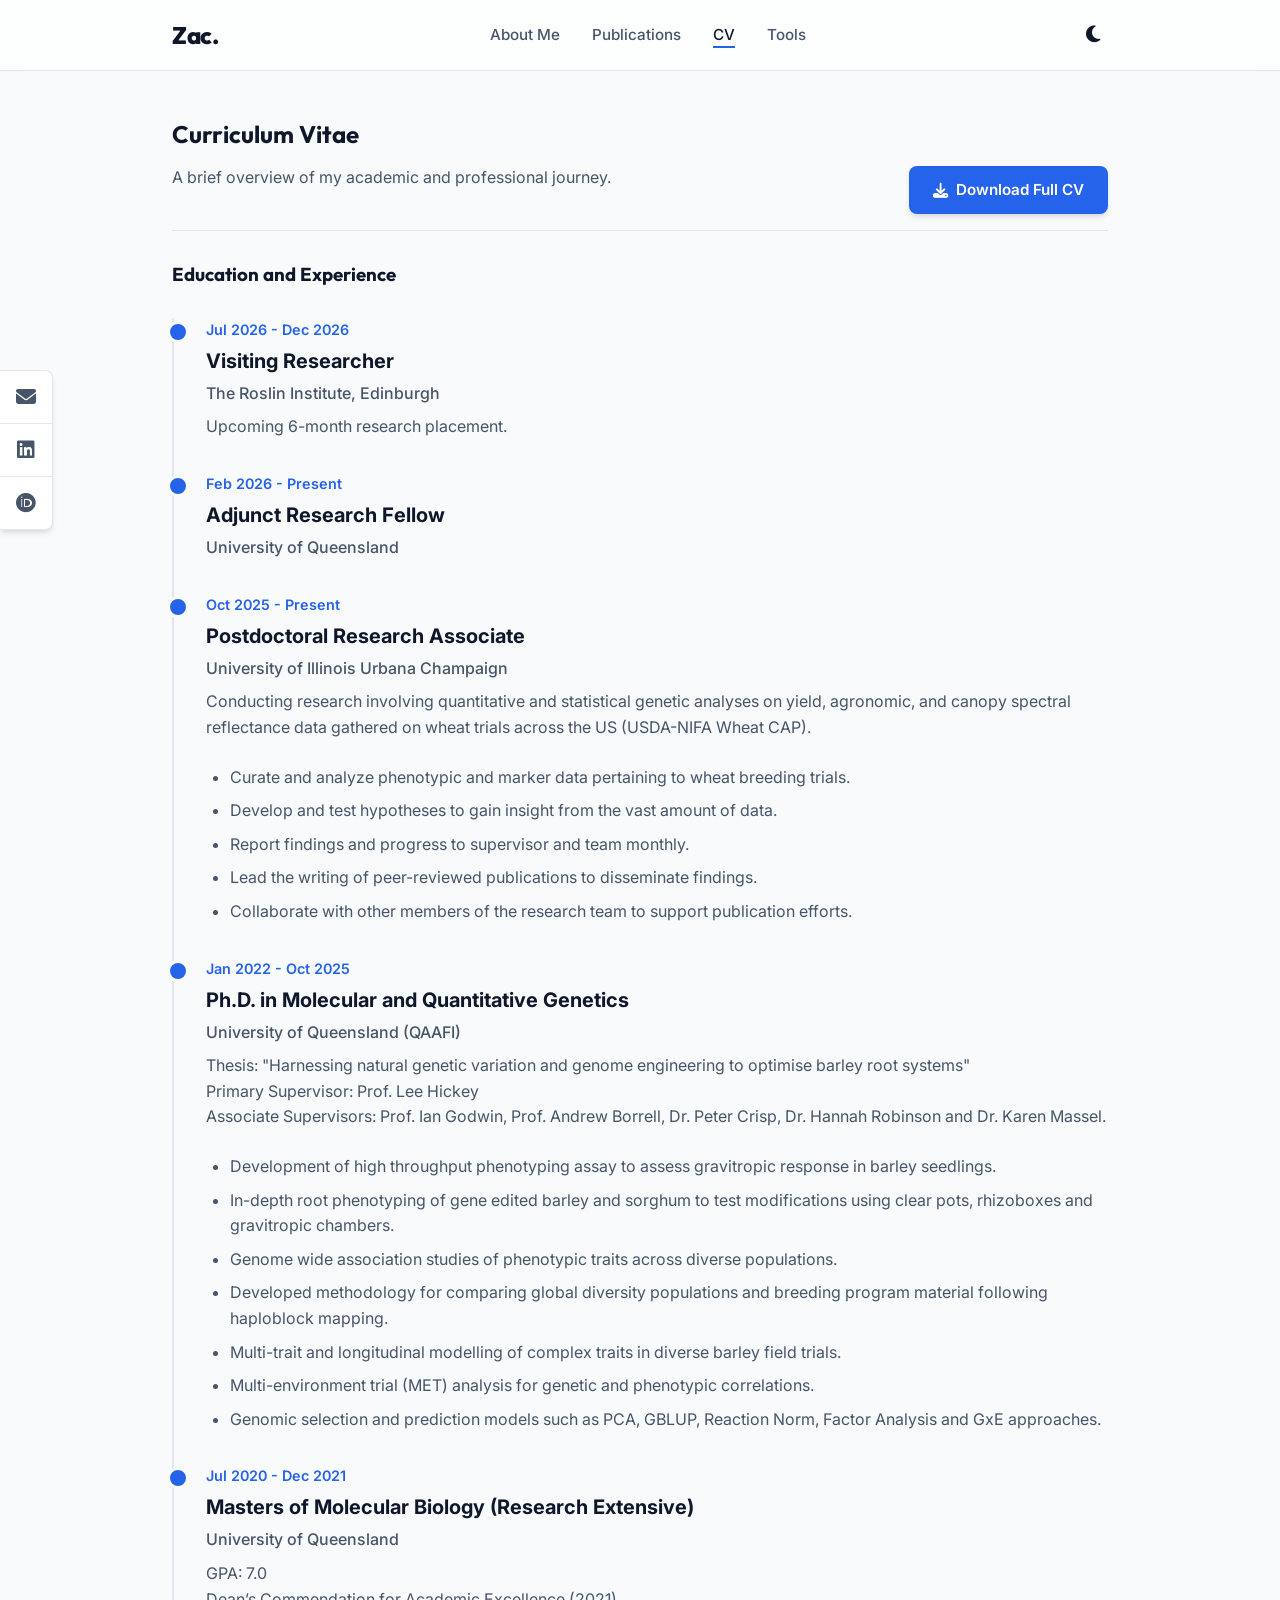
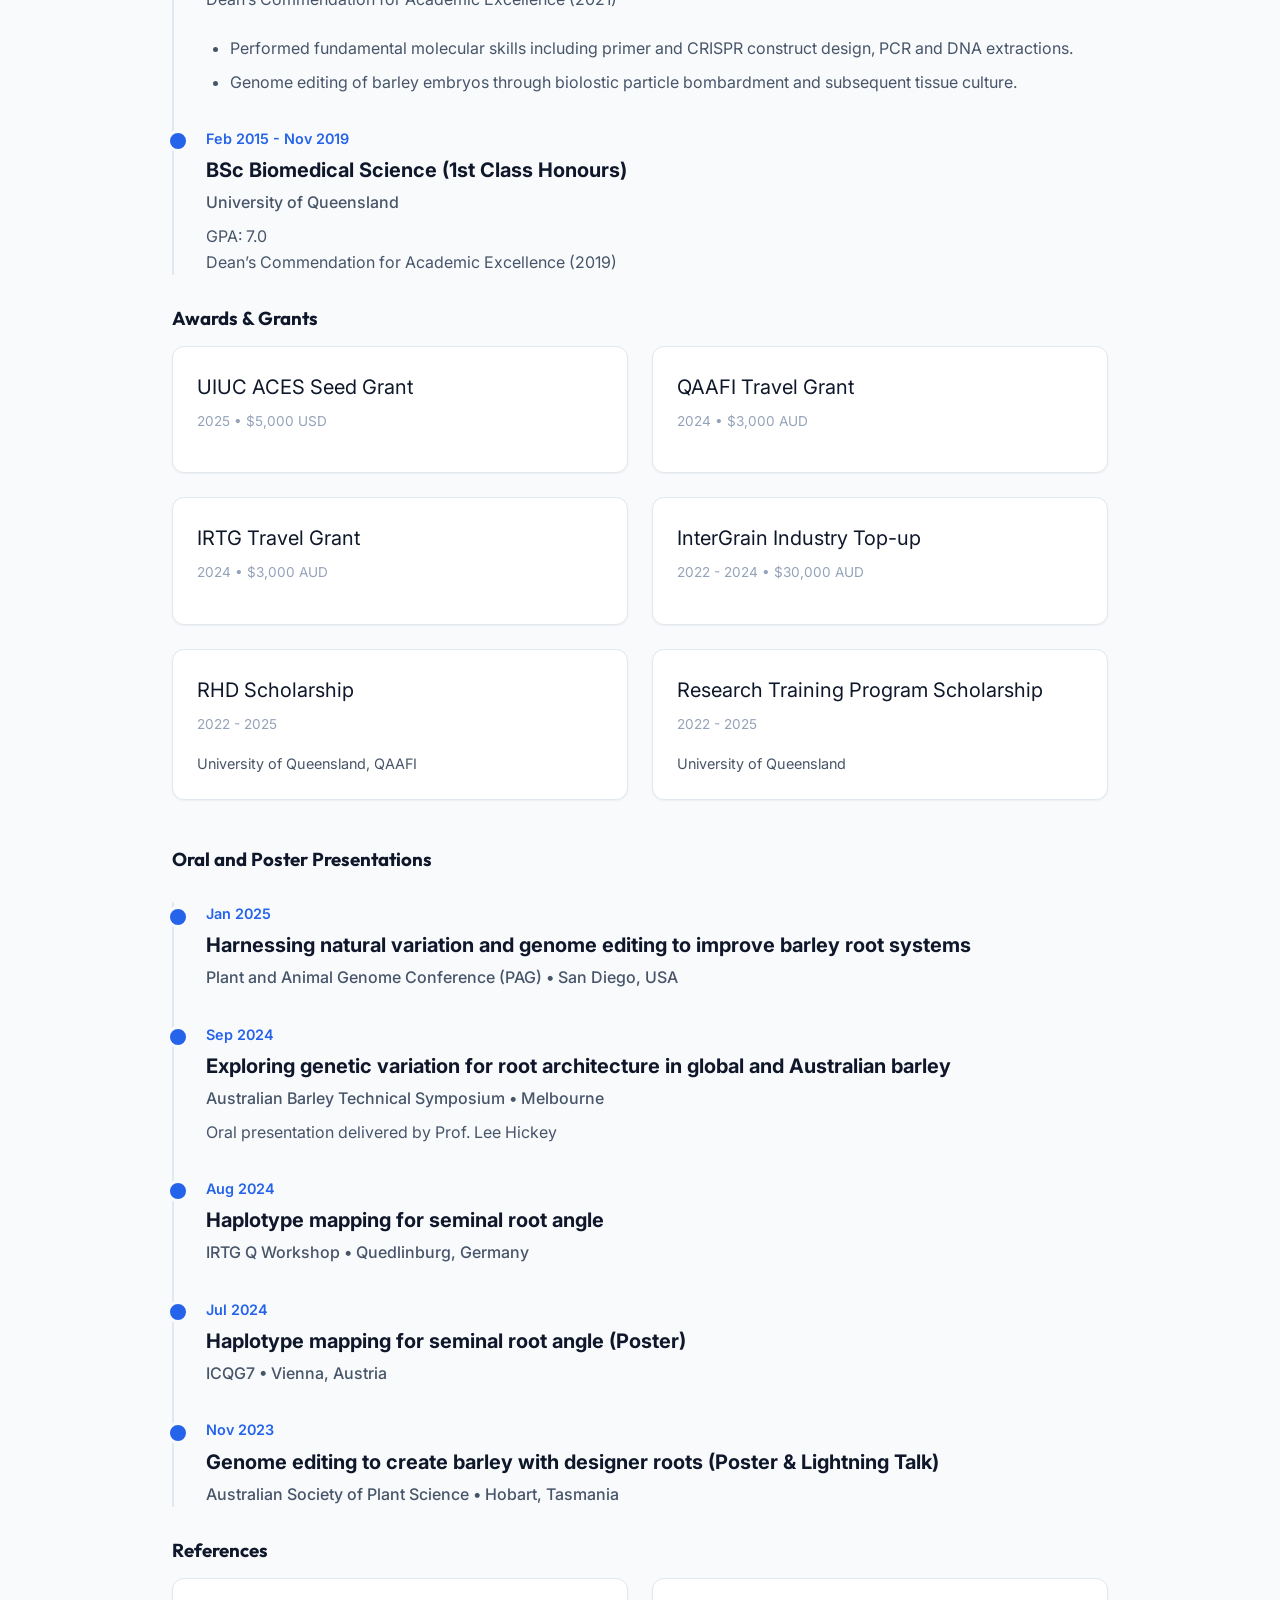
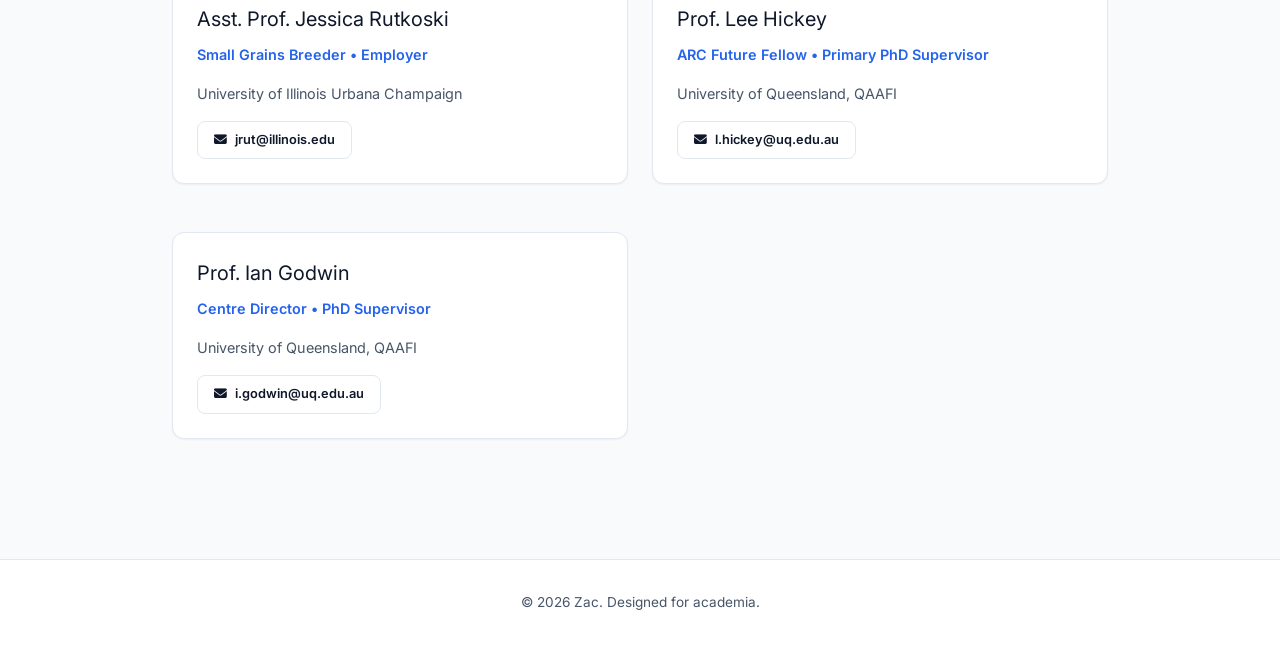
==== cv.html @ 3f3ee07c "feat: initialize portfolio website with CV, publications, and tools pages including ORCID integratio" ====
<!DOCTYPE html>
<html lang="en">
<head>
    <meta charset="UTF-8">
    <meta name="viewport" content="width=device-width, initial-scale=1.0">
    <title>CV | Academic Portfolio</title>
    <link rel="stylesheet" href="https://cdnjs.cloudflare.com/ajax/libs/font-awesome/6.4.0/css/all.min.css">
    <link rel="stylesheet" href="styles/main.css">
    <style>
        .cv-header {
            display: flex;
            justify-content: space-between;
            align-items: flex-end;
            margin-bottom: 2rem;
            border-bottom: 1px solid var(--border-color);
            padding-bottom: 1rem;
        }
        @media (max-width: 768px) {
            .cv-header {
                flex-direction: column;
                align-items: flex-start;
                gap: 1rem;
            }
        }
        .timeline {
            position: relative;
            margin: 2rem 0;
            padding-left: 2rem;
            border-left: 2px solid var(--border-color);
        }
        .timeline-item {
            position: relative;
            margin-bottom: 2rem;
        }
        .timeline-item::before {
            content: '';
            position: absolute;
            left: -2.45rem;
            top: 0.2rem;
            width: 1rem;
            height: 1rem;
            border-radius: 50%;
            background-color: var(--accent-primary);
            border: 3px solid var(--bg-primary);
        }
        .timeline-date {
            font-size: 0.9rem;
            font-weight: 600;
            color: var(--accent-primary);
            margin-bottom: 0.25rem;
        }
        .timeline-title {
            font-size: 1.25rem;
            font-weight: 700;
            margin-bottom: 0.25rem;
        }
        .timeline-subtitle {
            font-size: 1rem;
            color: var(--text-secondary);
            font-weight: 500;
            margin-bottom: 0.5rem;
        }
    </style>
</head>
<body>
    <div class="sidebar-toolbox">
        <a href="mailto:your.email@example.com" class="toolbox-link" title="Email"><i class="fas fa-envelope"></i></a>
        <a href="https://www.linkedin.com/in/zacharyaldiss/" target="_blank" rel="noopener noreferrer" class="toolbox-link" title="LinkedIn"><i class="fab fa-linkedin"></i></a>
        <a href="https://orcid.org/0000-0003-2468-1050" class="toolbox-link" title="ORCID"><i class="fab fa-orcid"></i></a>
    </div>
    <nav class="navbar">
        <div class="container nav-container">
            <a href="index.html" class="logo">Zac.</a>
            <ul class="nav-links">
                <li><a href="index.html">About Me</a></li>
                <li><a href="publications.html">Publications</a></li>
                <li><a href="cv.html">CV</a></li>
                <li><a href="tools.html">Tools</a></li>

            </ul>
            <button class="theme-toggle" id="theme-toggle" aria-label="Toggle Dark Mode">
                <i class="fas fa-moon" id="theme-icon"></i>
            </button>
        </div>
    </nav>

    <main class="container">
        <div class="cv-header">
            <div>
                <h2>Curriculum Vitae</h2>
                <p>A brief overview of my academic and professional journey.</p>
            </div>
            <a href="Zachary_Aldiss_CV_2026.pdf" target="_blank" rel="noopener noreferrer" class="btn btn-primary"><i class="fas fa-download"></i> Download Full CV</a>
        </div>

        <h3>Education and Experience</h3>
        <div class="timeline">
            <!-- Experience -->
            <div class="timeline-item">
                <div class="timeline-date">Jul 2026 - Dec 2026</div>
                <div class="timeline-title">Visiting Researcher</div>
                <div class="timeline-subtitle">The Roslin Institute, Edinburgh</div>
                <p>Upcoming 6-month research placement.</p>
            </div>
            <div class="timeline-item">
                <div class="timeline-date">Feb 2026 - Present</div>
                <div class="timeline-title">Adjunct Research Fellow</div>
                <div class="timeline-subtitle">University of Queensland</div>
            </div>
            <div class="timeline-item">
                <div class="timeline-date">Oct 2025 - Present</div>
                <div class="timeline-title">Postdoctoral Research Associate</div>
                <div class="timeline-subtitle">University of Illinois Urbana Champaign</div>
                <p>Conducting research involving quantitative and statistical genetic analyses on yield, agronomic, and canopy spectral reflectance data gathered on wheat trials across the US (USDA-NIFA Wheat CAP).</p>
                <ul style="margin-left: 1.5rem; color: var(--text-secondary); margin-bottom: 1.5rem;">
                    <li style="margin-bottom: 0.5rem;">Curate and analyze phenotypic and marker data pertaining to wheat breeding trials.</li>
                    <li style="margin-bottom: 0.5rem;">Develop and test hypotheses to gain insight from the vast amount of data.</li>
                    <li style="margin-bottom: 0.5rem;">Report findings and progress to supervisor and team monthly.</li>
                    <li style="margin-bottom: 0.5rem;">Lead the writing of peer-reviewed publications to disseminate findings.</li>
                    <li style="margin-bottom: 0.5rem;">Collaborate with other members of the research team to support publication efforts.</li>
                </ul>
            </div>
            <!-- Education -->
            <div class="timeline-item">
                <div class="timeline-date">Jan 2022 - Oct 2025</div>
                <div class="timeline-title">Ph.D. in Molecular and Quantitative Genetics</div>
                <div class="timeline-subtitle">University of Queensland (QAAFI)</div>
                <p>Thesis: "Harnessing natural genetic variation and genome engineering to optimise barley root systems"<br>Primary Supervisor: Prof. Lee Hickey<br>Associate Supervisors: Prof. Ian Godwin, Prof. Andrew Borrell, Dr. Peter Crisp, Dr. Hannah Robinson and Dr. Karen Massel.</p>
                <ul style="margin-left: 1.5rem; color: var(--text-secondary); margin-bottom: 1.5rem; margin-top: 1rem;">
                    <li style="margin-bottom: 0.5rem;">Development of high throughput phenotyping assay to assess gravitropic response in barley seedlings.</li>
                    <li style="margin-bottom: 0.5rem;">In-depth root phenotyping of gene edited barley and sorghum to test modifications using clear pots, rhizoboxes and gravitropic chambers.</li>
                    <li style="margin-bottom: 0.5rem;">Genome wide association studies of phenotypic traits across diverse populations.</li>
                    <li style="margin-bottom: 0.5rem;">Developed methodology for comparing global diversity populations and breeding program material following haploblock mapping.</li>
                    <li style="margin-bottom: 0.5rem;">Multi-trait and longitudinal modelling of complex traits in diverse barley field trials.</li>
                    <li style="margin-bottom: 0.5rem;">Multi-environment trial (MET) analysis for genetic and phenotypic correlations.</li>
                    <li style="margin-bottom: 0.5rem;">Genomic selection and prediction models such as PCA, GBLUP, Reaction Norm, Factor Analysis and GxE approaches.</li>
                </ul>
            </div>
            <div class="timeline-item">
                <div class="timeline-date">Jul 2020 - Dec 2021</div>
                <div class="timeline-title">Masters of Molecular Biology (Research Extensive)</div>
                <div class="timeline-subtitle">University of Queensland</div>
                <p>GPA: 7.0<br>Dean’s Commendation for Academic Excellence (2021)</p>
                <ul style="margin-left: 1.5rem; color: var(--text-secondary); margin-bottom: 1.5rem; margin-top: 1rem;">
                    <li style="margin-bottom: 0.5rem;">Performed fundamental molecular skills including primer and CRISPR construct design, PCR and DNA extractions.</li>
                    <li style="margin-bottom: 0.5rem;">Genome editing of barley embryos through biolostic particle bombardment and subsequent tissue culture.</li>
                </ul>
            </div>
            <div class="timeline-item">
                <div class="timeline-date">Feb 2015 - Nov 2019</div>
                <div class="timeline-title">BSc Biomedical Science (1st Class Honours)</div>
                <div class="timeline-subtitle">University of Queensland</div>
                <p>GPA: 7.0<br>Dean’s Commendation for Academic Excellence (2019)</p>
            </div>
        </div>

        <h3>Awards & Grants</h3>
        <div class="grid" style="margin-bottom: 3rem;">
            <div class="card" style="margin-bottom: 0;">
                <div class="card-title">UIUC ACES Seed Grant</div>
                <div class="card-meta">2025 &bull; $5,000 USD</div>
            </div>
            <div class="card" style="margin-bottom: 0;">
                <div class="card-title">QAAFI Travel Grant</div>
                <div class="card-meta">2024 &bull; $3,000 AUD</div>
            </div>
            <div class="card" style="margin-bottom: 0;">
                <div class="card-title">IRTG Travel Grant</div>
                <div class="card-meta">2024 &bull; $3,000 AUD</div>
            </div>
            <div class="card" style="margin-bottom: 0;">
                <div class="card-title">InterGrain Industry Top-up</div>
                <div class="card-meta">2022 - 2024 &bull; $30,000 AUD</div>
            </div>
            <div class="card" style="margin-bottom: 0;">
                <div class="card-title">RHD Scholarship</div>
                <div class="card-meta">2022 - 2025</div>
                <p style="font-size: 0.9rem; margin-bottom: 0;">University of Queensland, QAAFI</p>
            </div>
            <div class="card" style="margin-bottom: 0;">
                <div class="card-title">Research Training Program Scholarship</div>
                <div class="card-meta">2022 - 2025</div>
                <p style="font-size: 0.9rem; margin-bottom: 0;">University of Queensland</p>
            </div>
        </div>

        <h3>Oral and Poster Presentations</h3>
        <div class="timeline">
            <div class="timeline-item">
                <div class="timeline-date">Jan 2025</div>
                <div class="timeline-title">Harnessing natural variation and genome editing to improve barley root systems</div>
                <div class="timeline-subtitle">Plant and Animal Genome Conference (PAG) &bull; San Diego, USA</div>
            </div>
            <div class="timeline-item">
                <div class="timeline-date">Sep 2024</div>
                <div class="timeline-title">Exploring genetic variation for root architecture in global and Australian barley</div>
                <div class="timeline-subtitle">Australian Barley Technical Symposium &bull; Melbourne</div>
                <p>Oral presentation delivered by Prof. Lee Hickey</p>
            </div>
            <div class="timeline-item">
                <div class="timeline-date">Aug 2024</div>
                <div class="timeline-title">Haplotype mapping for seminal root angle</div>
                <div class="timeline-subtitle">IRTG Q Workshop &bull; Quedlinburg, Germany</div>
            </div>
            <div class="timeline-item">
                <div class="timeline-date">Jul 2024</div>
                <div class="timeline-title">Haplotype mapping for seminal root angle (Poster)</div>
                <div class="timeline-subtitle">ICQG7 &bull; Vienna, Austria</div>
            </div>
            <div class="timeline-item">
                <div class="timeline-date">Nov 2023</div>
                <div class="timeline-title">Genome editing to create barley with designer roots (Poster & Lightning Talk)</div>
                <div class="timeline-subtitle">Australian Society of Plant Science &bull; Hobart, Tasmania</div>
            </div>
        </div>

        <h3>References</h3>
        <div class="grid">
            <div class="card">
                <div class="card-title">Asst. Prof. Jessica Rutkoski</div>
                <div class="card-subtitle">Small Grains Breeder &bull; Employer</div>
                <p style="font-size: 0.9rem; margin-bottom: 1rem;">University of Illinois Urbana Champaign</p>
                <a href="mailto:jrut@illinois.edu" class="btn btn-outline" style="font-size: 0.8rem; padding: 0.5rem 1rem;"><i class="fas fa-envelope"></i> jrut@illinois.edu</a>
            </div>
            <div class="card">
                <div class="card-title">Prof. Lee Hickey</div>
                <div class="card-subtitle">ARC Future Fellow &bull; Primary PhD Supervisor</div>
                <p style="font-size: 0.9rem; margin-bottom: 1rem;">University of Queensland, QAAFI</p>
                <a href="mailto:l.hickey@uq.edu.au" class="btn btn-outline" style="font-size: 0.8rem; padding: 0.5rem 1rem;"><i class="fas fa-envelope"></i> l.hickey@uq.edu.au</a>
            </div>
            <div class="card">
                <div class="card-title">Prof. Ian Godwin</div>
                <div class="card-subtitle">Centre Director &bull; PhD Supervisor</div>
                <p style="font-size: 0.9rem; margin-bottom: 1rem;">University of Queensland, QAAFI</p>
                <a href="mailto:i.godwin@uq.edu.au" class="btn btn-outline" style="font-size: 0.8rem; padding: 0.5rem 1rem;"><i class="fas fa-envelope"></i> i.godwin@uq.edu.au</a>
            </div>
        </div>
    </main>

    <footer>
        <div class="container">
            <p>&copy; 2026 Zac. Designed for academia.</p>
        </div>
    </footer>

    <script src="scripts/main.js"></script>
</body>
</html>
---- styles/main.css ----
@import url('https://fonts.googleapis.com/css2?family=Inter:wght@300;400;500;600;700&family=Outfit:wght@400;600;800&display=swap');

:root {
  /* Light Mode Colors */
  --bg-primary: #f8fafc;
  --bg-secondary: #ffffff;
  --bg-glass: rgba(255, 255, 255, 0.7);
  --text-primary: #0f172a;
  --text-secondary: #475569;
  --text-muted: #94a3b8;
  --accent-primary: #2563eb;
  --accent-secondary: #3b82f6;
  --accent-hover: #1d4ed8;
  --border-color: #e2e8f0;
  --shadow-sm: 0 1px 2px 0 rgba(0, 0, 0, 0.05);
  --shadow-md: 0 4px 6px -1px rgba(0, 0, 0, 0.1), 0 2px 4px -1px rgba(0, 0, 0, 0.06);
  --shadow-lg: 0 10px 15px -3px rgba(0, 0, 0, 0.1), 0 4px 6px -2px rgba(0, 0, 0, 0.05);
  --shadow-glass: 0 8px 32px 0 rgba(31, 38, 135, 0.07);
}

[data-theme="dark"] {
  /* Dark Mode Colors */
  --bg-primary: #0f172a;
  --bg-secondary: #1e293b;
  --bg-glass: rgba(15, 23, 42, 0.7);
  --text-primary: #f8fafc;
  --text-secondary: #cbd5e1;
  --text-muted: #64748b;
  --accent-primary: #3b82f6;
  --accent-secondary: #60a5fa;
  --accent-hover: #2563eb;
  --border-color: #334155;
  --shadow-sm: 0 1px 2px 0 rgba(0, 0, 0, 0.3);
  --shadow-md: 0 4px 6px -1px rgba(0, 0, 0, 0.4);
  --shadow-lg: 0 10px 15px -3px rgba(0, 0, 0, 0.5);
  --shadow-glass: 0 8px 32px 0 rgba(0, 0, 0, 0.3);
}

* {
  box-sizing: border-box;
  margin: 0;
  padding: 0;
}

body {
  font-family: 'Inter', sans-serif;
  background-color: var(--bg-primary);
  color: var(--text-primary);
  line-height: 1.6;
  transition: background-color 0.3s ease, color 0.3s ease;
  min-height: 100vh;
  display: flex;
  flex-direction: column;
}

h1, h2, h3, h4, h5, h6 {
  font-family: 'Outfit', sans-serif;
  color: var(--text-primary);
  margin-bottom: 1rem;
  line-height: 1.2;
}

a {
  color: var(--accent-primary);
  text-decoration: none;
  transition: color 0.2s ease, transform 0.2s ease;
}

a:hover {
  color: var(--accent-hover);
}

p {
  margin-bottom: 1.5rem;
  color: var(--text-secondary);
}

/* Layout */
.container {
  max-width: 1000px;
  margin: 0 auto;
  padding-left: 2rem;
  padding-right: 2rem;
  width: 100%;
}

main {
  flex-grow: 1;
  padding-top: 120px; /* Increased to ensure it clears the navbar safely */
  padding-bottom: 6rem;
  animation: fadeIn 0.5s ease-out;
}

/* Navigation */
.navbar {
  position: fixed;
  top: 0;
  width: 100%;
  background: var(--bg-glass);
  backdrop-filter: blur(10px);
  -webkit-backdrop-filter: blur(10px);
  border-bottom: 1px solid var(--border-color);
  z-index: 1000;
  transition: all 0.3s ease;
}

.nav-container {
  display: flex;
  justify-content: space-between;
  align-items: center;
  height: 70px;
}

.logo {
  font-family: 'Outfit', sans-serif;
  font-size: 1.5rem;
  font-weight: 800;
  color: var(--text-primary);
  letter-spacing: -0.5px;
}

.nav-links {
  display: flex;
  gap: 2rem;
  list-style: none;
}

.nav-links a {
  color: var(--text-secondary);
  font-weight: 500;
  font-size: 0.95rem;
  position: relative;
}

.nav-links a::after {
  content: '';
  position: absolute;
  width: 0;
  height: 2px;
  bottom: -4px;
  left: 0;
  background-color: var(--accent-primary);
  transition: width 0.3s ease;
}

.nav-links a:hover::after,
.nav-links a.active::after {
  width: 100%;
}

.nav-links a:hover,
.nav-links a.active {
  color: var(--text-primary);
}

.theme-toggle {
  background: none;
  border: none;
  color: var(--text-primary);
  cursor: pointer;
  font-size: 1.2rem;
  display: flex;
  align-items: center;
  justify-content: center;
  padding: 0.5rem;
  border-radius: 50%;
  transition: background-color 0.2s ease;
}

.theme-toggle:hover {
  background-color: var(--bg-secondary);
}

/* Hero Section */
.hero {
  display: flex;
  align-items: center;
  gap: 4rem;
  margin-top: 2rem;
  min-height: 60vh;
}

.hero-content {
  flex: 1;
}

.hero-title {
  font-size: 3.5rem;
  font-weight: 800;
  margin-bottom: 0.5rem;
  background: linear-gradient(135deg, var(--text-primary) 0%, var(--accent-primary) 100%);
  -webkit-background-clip: text;
  -webkit-text-fill-color: transparent;
}

.hero-subtitle {
  font-size: 1.25rem;
  color: var(--text-secondary);
  font-weight: 500;
  margin-bottom: 2rem;
}

.hero-image {
  flex-shrink: 0;
  width: 250px;
  height: 250px;
  border-radius: 50%;
  overflow: hidden;
  border: 4px solid var(--bg-secondary);
  box-shadow: var(--shadow-glass);
  position: relative;
}

.hero-image img {
  width: 100%;
  height: 100%;
  object-fit: cover;
}

/* Button */
.btn {
  display: inline-flex;
  align-items: center;
  justify-content: center;
  padding: 0.75rem 1.5rem;
  border-radius: 8px;
  font-weight: 600;
  font-size: 0.95rem;
  transition: all 0.2s ease;
  cursor: pointer;
  gap: 0.5rem;
}

.btn-primary {
  background-color: var(--accent-primary);
  color: #ffffff;
  border: none;
  box-shadow: var(--shadow-md);
}

.btn-primary:hover {
  background-color: var(--accent-hover);
  color: #ffffff;
  transform: translateY(-2px);
  box-shadow: var(--shadow-lg);
}

.btn-outline {
  background-color: transparent;
  color: var(--text-primary);
  border: 1px solid var(--border-color);
}

.btn-outline:hover {
  background-color: var(--bg-secondary);
  border-color: var(--text-muted);
}

.social-links {
  display: flex;
  gap: 1rem;
  margin-top: 2rem;
}

.social-link {
  color: var(--text-muted);
  font-size: 1.5rem;
  transition: color 0.2s ease, transform 0.2s ease;
}

.social-link:hover {
  color: var(--accent-primary);
  transform: translateY(-2px);
}

/* Cards (Publications, Tools, CV items) */
.card {
  background-color: var(--bg-secondary);
  border-radius: 12px;
  padding: 1.5rem;
  margin-bottom: 1.5rem;
  border: 1px solid var(--border-color);
  box-shadow: var(--shadow-sm);
  transition: transform 0.2s ease, box-shadow 0.2s ease;
}

.card:hover {
  transform: translateY(-4px);
  box-shadow: var(--shadow-md);
}

.card-title {
  font-size: 1.25rem;
  margin-bottom: 0.5rem;
}

.card-subtitle {
  font-size: 0.9rem;
  color: var(--accent-primary);
  font-weight: 600;
  margin-bottom: 1rem;
}

.card-meta {
  font-size: 0.85rem;
  color: var(--text-muted);
  display: flex;
  gap: 1rem;
  margin-bottom: 1rem;
}

.tag {
  display: inline-block;
  padding: 0.25rem 0.75rem;
  background-color: var(--bg-primary);
  color: var(--text-secondary);
  border-radius: 9999px;
  font-size: 0.75rem;
  font-weight: 500;
  border: 1px solid var(--border-color);
}

/* Grid for Tools/Projects */
.grid {
  display: grid;
  grid-template-columns: repeat(auto-fill, minmax(300px, 1fr));
  gap: 1.5rem;
}

/* Footer */
footer {
  text-align: center;
  padding: 2rem;
  background-color: var(--bg-secondary);
  border-top: 1px solid var(--border-color);
  color: var(--text-muted);
  font-size: 0.85rem;
}

/* Animations */
@keyframes fadeIn {
  from { opacity: 0; transform: translateY(10px); }
  to { opacity: 1; transform: translateY(0); }
}

/* Responsive */
@media (max-width: 768px) {
  .hero {
    flex-direction: column-reverse;
    text-align: center;
    gap: 2rem;
  }
  
  .social-links {
    justify-content: center;
  }

  .nav-links {
    display: none; /* In a real app, we'd add a hamburger menu */
  }
}

/* Sidebar Toolbox */
.sidebar-toolbox {
  position: fixed;
  left: 0;
  top: 50%;
  transform: translateY(-50%);
  display: flex;
  flex-direction: column;
  background-color: var(--bg-secondary);
  border: 1px solid var(--border-color);
  border-left: none;
  border-radius: 0 8px 8px 0;
  box-shadow: var(--shadow-md);
  z-index: 100;
}

.toolbox-link {
  padding: 1rem;
  color: var(--text-secondary);
  font-size: 1.25rem;
  transition: all 0.2s ease;
  border-bottom: 1px solid var(--border-color);
  display: flex;
  justify-content: center;
  align-items: center;
}

.toolbox-link:last-child {
  border-bottom: none;
}

.toolbox-link:hover {
  color: var(--accent-primary);
  background-color: var(--bg-primary);
  transform: translateX(5px);
}

@media (max-width: 768px) {
  .sidebar-toolbox {
    flex-direction: row;
    top: auto;
    bottom: 0;
    left: 50%;
    transform: translateX(-50%);
    border-radius: 8px 8px 0 0;
    border-left: 1px solid var(--border-color);
    border-bottom: none;
    width: 100%;
    justify-content: center;
  }
  
  .toolbox-link {
    border-bottom: none;
    border-right: 1px solid var(--border-color);
    flex: 1;
  }
  
  .toolbox-link:last-child {
    border-right: none;
  }

  .toolbox-link:hover {
    transform: translateY(-5px) translateX(0);
  }
.pub-card-layout {
  display: flex;
  gap: 1.5rem;
  align-items: flex-start;
}

.pub-icon {
  font-size: 2.5rem;
  color: var(--accent-primary);
  background: var(--bg-primary);
  padding: 1.5rem;
  border-radius: 12px;
  border: 1px solid var(--border-color);
  flex-shrink: 0;
  display: flex;
  align-items: center;
  justify-content: center;
  width: 80px;
  height: 80px;
}

.pub-content {
  flex-grow: 1;
}

.citation-badge {
  color: #10b981; /* A nice green color for citations */
  font-weight: 600;
  display: inline-flex;
  align-items: center;
  gap: 0.25rem;
}

[data-theme="dark"] .citation-badge {
  color: #34d399;
}

@media (max-width: 640px) {
  .pub-card-layout {
    flex-direction: column;
    gap: 1rem;
  }
  
  .pub-icon {
    width: 60px;
    height: 60px;
    font-size: 1.8rem;
    padding: 1rem;
  }
}
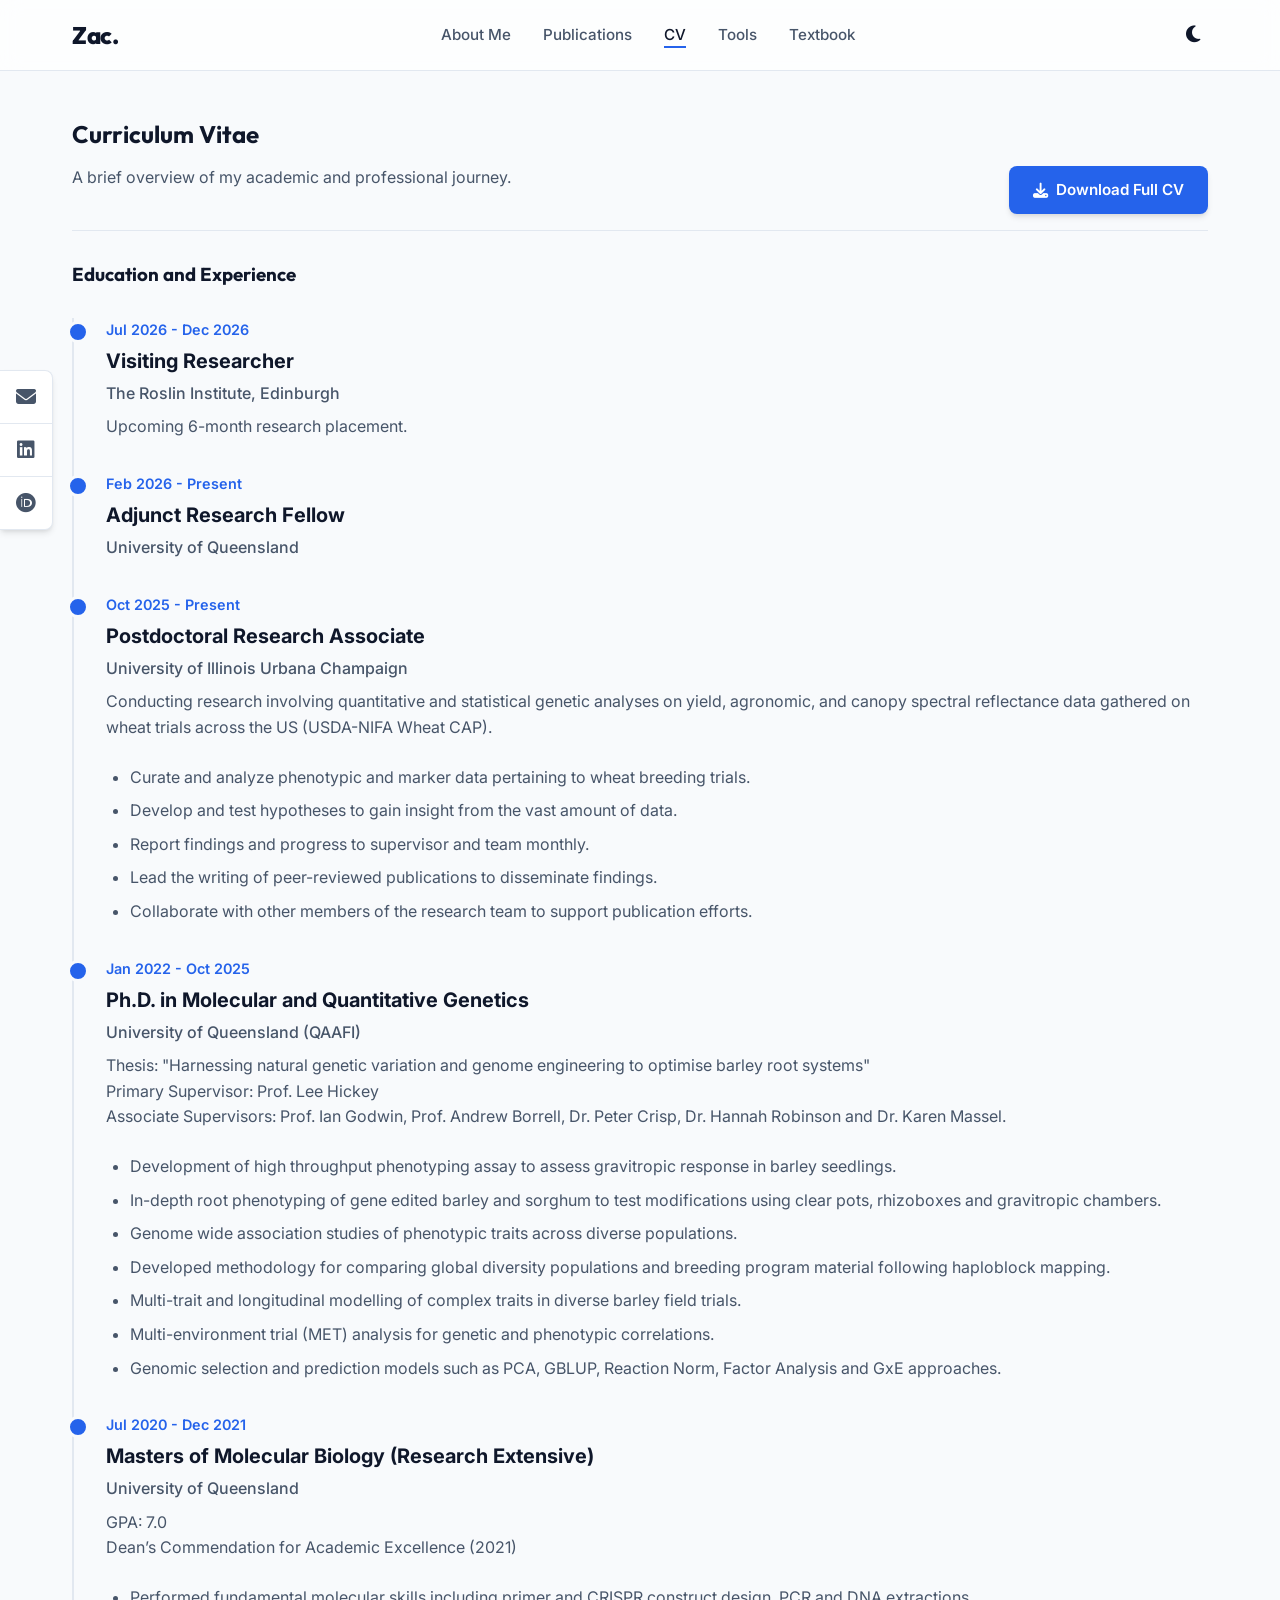
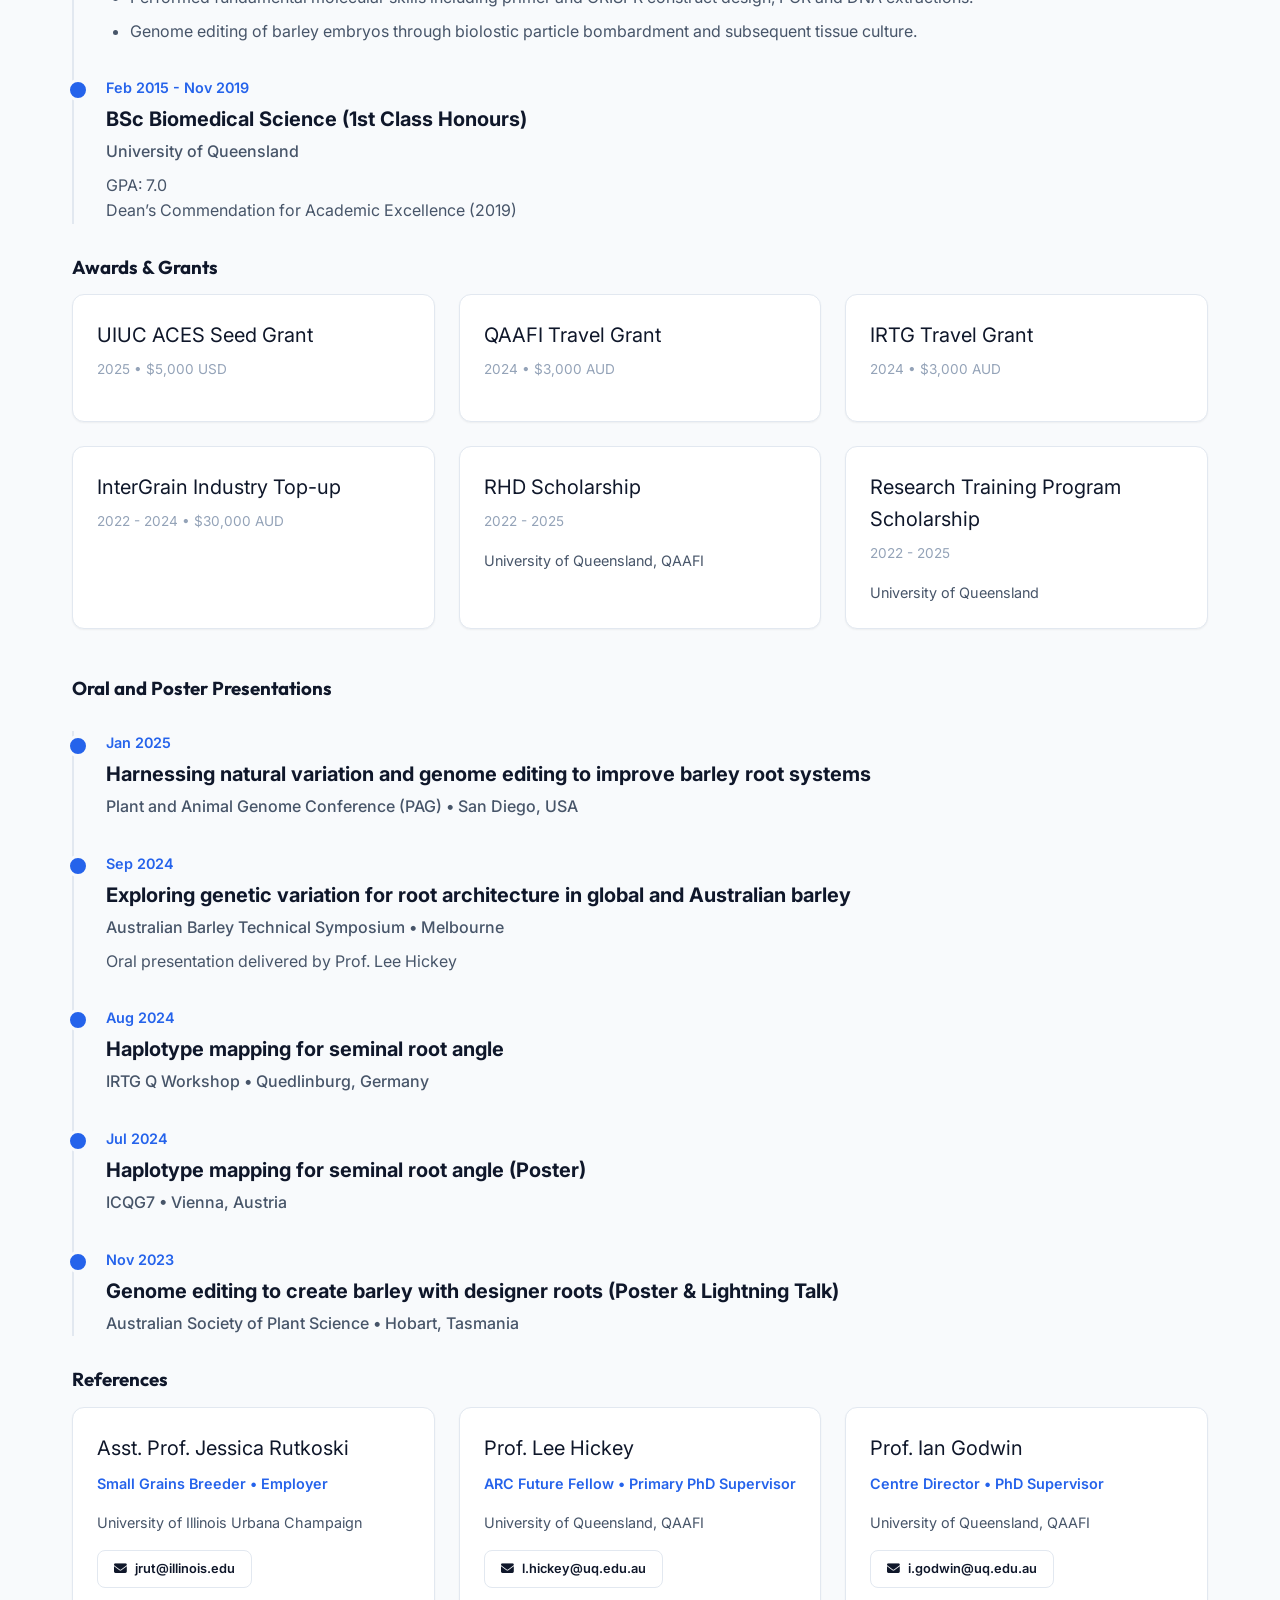
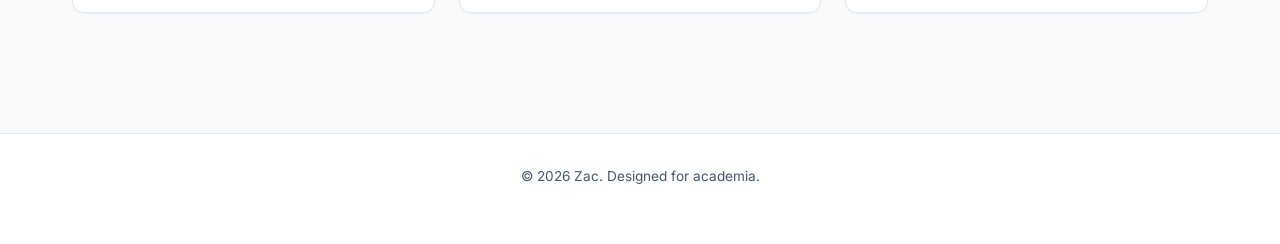
==== commit e6ea487c: "feat: implement global CSS framework and initialize textbook module structure with associated assets" ====
--- a/cv.html
+++ b/cv.html
@@ -76,11 +76,16 @@
                 <li><a href="publications.html">Publications</a></li>
                 <li><a href="cv.html">CV</a></li>
                 <li><a href="tools.html">Tools</a></li>
-
+                <li><a href="textbook/index.html">Textbook</a></li>
             </ul>
-            <button class="theme-toggle" id="theme-toggle" aria-label="Toggle Dark Mode">
-                <i class="fas fa-moon" id="theme-icon"></i>
-            </button>
+            <div class="nav-controls">
+                <button class="theme-toggle" id="theme-toggle" aria-label="Toggle Dark Mode">
+                    <i class="fas fa-moon" id="theme-icon"></i>
+                </button>
+                <button class="menu-toggle" id="menu-toggle" aria-label="Toggle Menu">
+                    <i class="fas fa-bars"></i>
+                </button>
+            </div>
         </div>
     </nav>
 
--- a/styles/main.css
+++ b/styles/main.css
@@ -77,11 +77,41 @@
 
 /* Layout */
 .container {
-  max-width: 1000px;
+  max-width: 1200px;
   margin: 0 auto;
   padding-left: 2rem;
   padding-right: 2rem;
   width: 100%;
+}
+
+.main-grid-layout {
+  display: grid;
+  grid-template-columns: 380px 1fr;
+  gap: 4rem;
+  align-items: start;
+}
+
+.main-content {
+  order: 2;
+}
+
+.sidebar {
+  order: 1;
+}
+
+@media (max-width: 992px) {
+  .main-grid-layout {
+    grid-template-columns: 1fr;
+    gap: 2rem;
+  }
+  
+  .main-content {
+    order: 1;
+  }
+  
+  .sidebar {
+    order: 2;
+  }
 }
 
 main {
@@ -343,6 +373,29 @@
   to { opacity: 1; transform: translateY(0); }
 }
 
+.nav-controls {
+  display: flex;
+  align-items: center;
+  gap: 1rem;
+}
+
+.menu-toggle {
+  background: none;
+  border: none;
+  color: var(--text-primary);
+  cursor: pointer;
+  font-size: 1.5rem;
+  display: none;
+  align-items: center;
+  justify-content: center;
+  padding: 0.5rem;
+  transition: color 0.2s ease;
+}
+
+.menu-toggle:hover {
+  color: var(--accent-primary);
+}
+
 /* Responsive */
 @media (max-width: 768px) {
   .hero {
@@ -355,8 +408,28 @@
     justify-content: center;
   }
 
+  .menu-toggle {
+    display: flex;
+  }
+
   .nav-links {
-    display: none; /* In a real app, we'd add a hamburger menu */
+    display: none;
+    flex-direction: column;
+    position: absolute;
+    top: 70px;
+    left: 0;
+    width: 100%;
+    background: var(--bg-glass);
+    backdrop-filter: blur(10px);
+    -webkit-backdrop-filter: blur(10px);
+    border-bottom: 1px solid var(--border-color);
+    padding: 1.5rem 2rem;
+    gap: 1.5rem;
+    box-shadow: var(--shadow-md);
+  }
+
+  .nav-links.active {
+    display: flex;
   }
 }
 
@@ -474,3 +547,239 @@
     padding: 1rem;
   }
 }
+
+/* Textbook Layout */
+.textbook-layout {
+    display: grid;
+    grid-template-columns: 280px 1fr;
+    gap: 5rem;
+    align-items: start;
+    margin-top: 2rem;
+}
+
+.textbook-sidebar {
+    position: sticky;
+    top: 100px;
+    background: var(--bg-secondary);
+    padding: 2rem;
+    border-radius: 16px;
+    border: 1px solid var(--border-color);
+    box-shadow: var(--shadow-sm);
+}
+
+.textbook-sidebar h3 {
+    font-size: 1.2rem;
+    color: var(--text-primary);
+    margin-bottom: 1.5rem;
+    display: flex;
+    align-items: center;
+    gap: 0.5rem;
+}
+
+.toc-nav {
+    display: flex;
+    flex-direction: column;
+    gap: 0.5rem;
+}
+
+.toc-link {
+    color: var(--text-secondary);
+    font-weight: 500;
+    padding: 0.75rem 1rem;
+    border-radius: 8px;
+    transition: all 0.2s ease;
+    display: flex;
+    align-items: center;
+    gap: 0.75rem;
+}
+
+.toc-link i {
+    font-size: 0.9rem;
+    opacity: 0.7;
+}
+
+.toc-link:hover, .toc-link.active {
+    color: var(--accent-primary);
+    background: var(--bg-primary);
+    transform: translateX(4px);
+}
+
+.textbook-header {
+    margin-bottom: 3rem;
+}
+
+.textbook-header h1 {
+    font-size: 2.8rem;
+    color: var(--text-primary);
+    margin-bottom: 0.5rem;
+}
+
+.textbook-chapter {
+    background: var(--bg-secondary);
+    border: 1px solid var(--border-color);
+    border-radius: 16px;
+    padding: 2.5rem;
+    margin-bottom: 3rem;
+    box-shadow: var(--shadow-sm);
+    transition: transform 0.3s ease, box-shadow 0.3s ease;
+    scroll-margin-top: 100px;
+}
+
+.textbook-chapter:hover {
+    box-shadow: var(--shadow-md);
+}
+
+.textbook-chapter h2 {
+    font-size: 2rem;
+    margin-bottom: 2rem;
+    border-bottom: 2px solid var(--accent-primary);
+    padding-bottom: 0.75rem;
+    display: inline-block;
+}
+
+.chapter-content {
+    display: grid;
+    grid-template-columns: 1.2fr 1fr;
+    gap: 2.5rem;
+    align-items: start;
+}
+
+.chapter-text {
+    font-size: 1.05rem;
+    line-height: 1.7;
+}
+
+.chapter-text > p {
+    font-size: 1.15rem;
+    color: var(--text-primary);
+    margin-bottom: 1.5rem;
+}
+
+.chapter-text ul {
+    list-style: none;
+    padding: 0;
+    display: grid;
+    gap: 1rem;
+}
+
+.chapter-text li {
+    background: var(--bg-primary);
+    padding: 1.25rem 1.5rem;
+    border-radius: 12px;
+    border: 1px solid var(--border-color);
+    transition: transform 0.2s ease, border-color 0.2s ease;
+}
+
+.chapter-text li:hover {
+    transform: translateX(5px);
+    border-color: var(--accent-primary);
+}
+
+.chapter-text li strong {
+    color: var(--accent-primary);
+    display: block;
+    margin-bottom: 0.4rem;
+    font-size: 1.1rem;
+    font-family: 'Outfit', sans-serif;
+}
+
+.chapter-image img {
+    width: 100%;
+    max-width: 50%;
+    height: auto;
+    border-radius: 12px;
+    box-shadow: var(--shadow-sm);
+    background: white;
+    border: 1px solid var(--border-color);
+    display: block;
+    margin: 0 auto;
+}
+
+@media (max-width: 992px) {
+    .textbook-layout {
+        grid-template-columns: 1fr;
+        gap: 4rem;
+    }
+    .textbook-sidebar {
+        position: static;
+        margin-bottom: 4rem;
+    }
+}
+
+@media (max-width: 1200px) {
+    .chapter-content {
+        grid-template-columns: 1fr;
+    }
+}
+
+/* Textbook TOC List */
+.toc-list {
+    display: grid;
+    gap: 1.5rem;
+    margin-top: 2rem;
+}
+.toc-item {
+    background: var(--bg-secondary);
+    border: 1px solid var(--border-color);
+    border-radius: 12px;
+    padding: 1.5rem 2rem;
+    display: flex;
+    align-items: center;
+    justify-content: space-between;
+    transition: all 0.2s ease;
+    text-decoration: none;
+    color: var(--text-primary);
+}
+.toc-item:hover {
+    transform: translateY(-3px);
+    border-color: var(--accent-primary);
+    box-shadow: var(--shadow-md);
+}
+.toc-item-content h3 {
+    margin-bottom: 0.25rem;
+    font-size: 1.25rem;
+}
+.toc-item-content p {
+    margin-bottom: 0;
+    font-size: 0.95rem;
+    color: var(--text-secondary);
+}
+.toc-item-icon {
+    font-size: 1.5rem;
+    color: var(--accent-primary);
+}
+
+/* Pagination */
+.textbook-pagination {
+    display: flex;
+    justify-content: space-between;
+    margin-top: 4rem;
+    padding-top: 2rem;
+    border-top: 1px solid var(--border-color);
+}
+.page-btn {
+    display: flex;
+    align-items: center;
+    gap: 0.75rem;
+    padding: 1rem 1.5rem;
+    border-radius: 12px;
+    background: var(--bg-secondary);
+    border: 1px solid var(--border-color);
+    color: var(--text-primary);
+    font-weight: 500;
+    transition: all 0.2s ease;
+    text-decoration: none;
+}
+.page-btn:hover {
+    border-color: var(--accent-primary);
+    color: var(--accent-primary);
+    transform: translateY(-2px);
+    box-shadow: var(--shadow-sm);
+}
+.page-btn.disabled {
+    opacity: 0.5;
+    pointer-events: none;
+}
+.page-btn-next {
+    margin-left: auto;
+}
